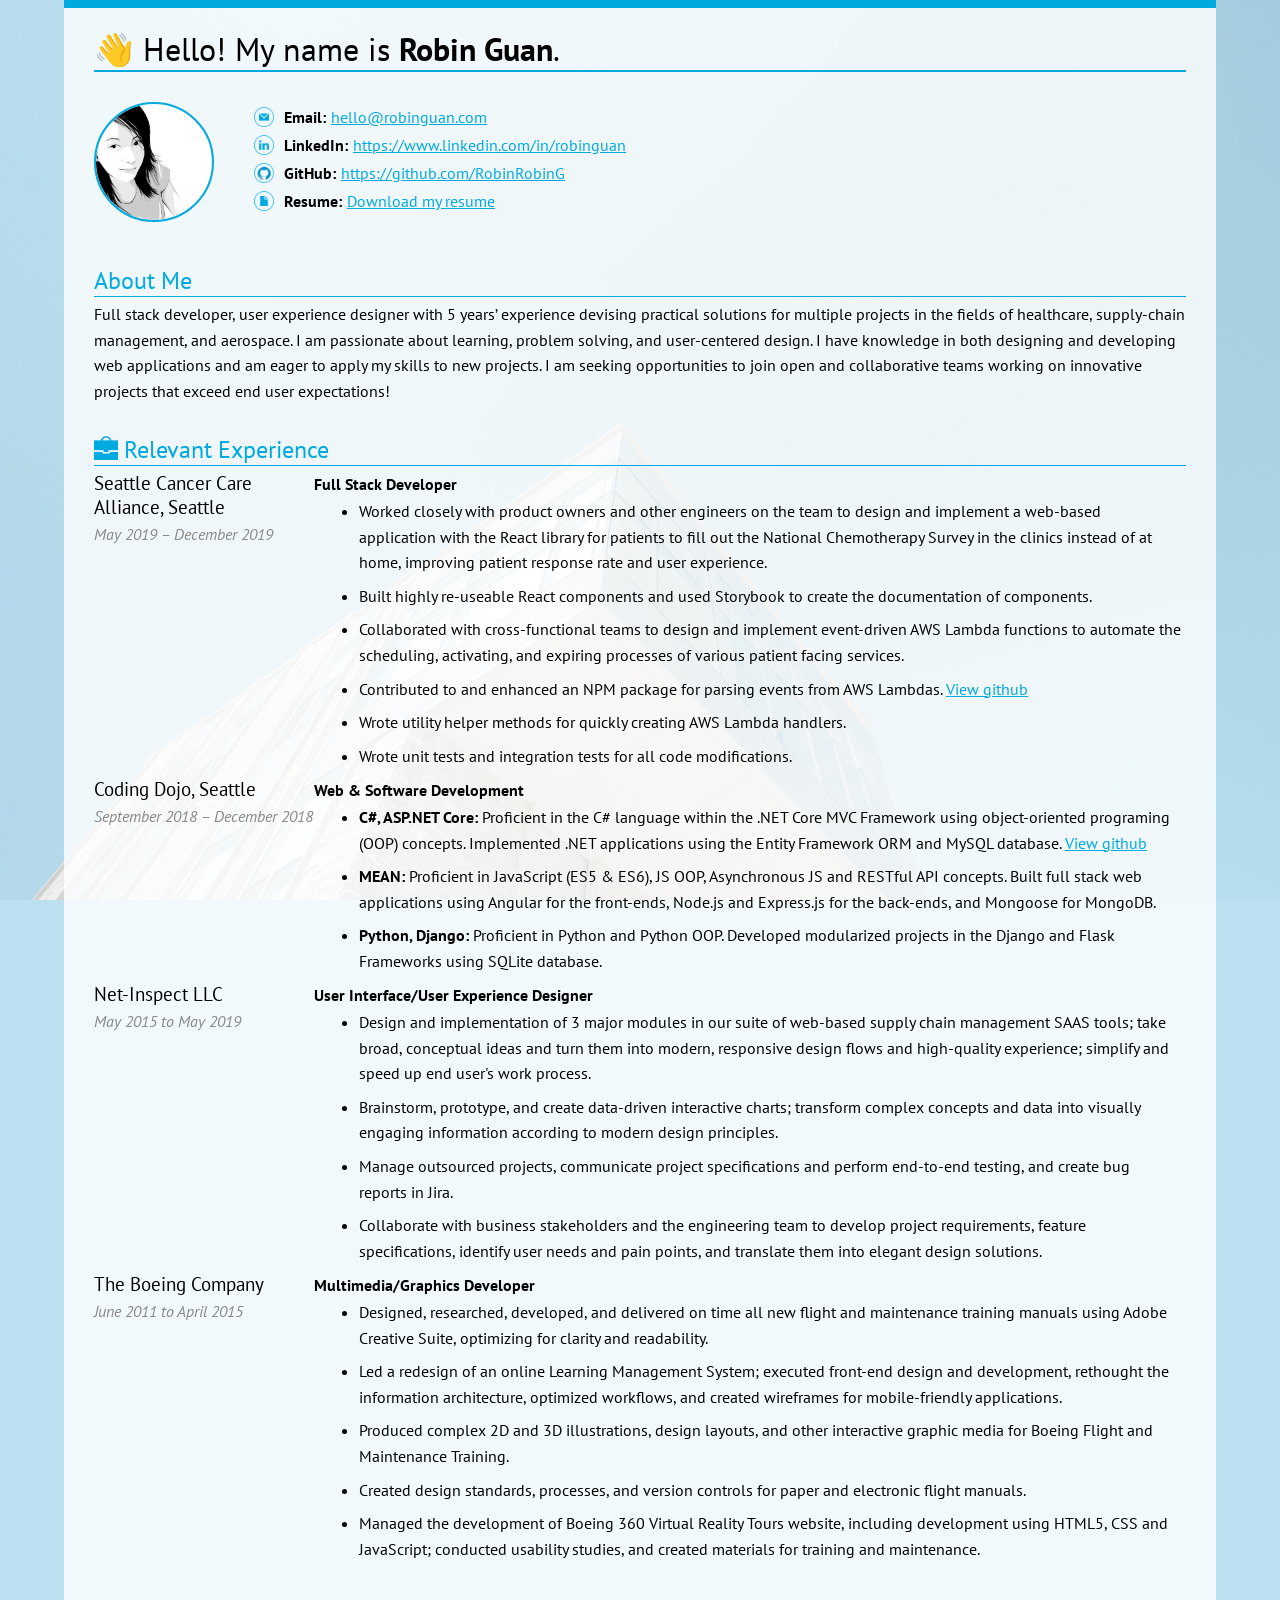
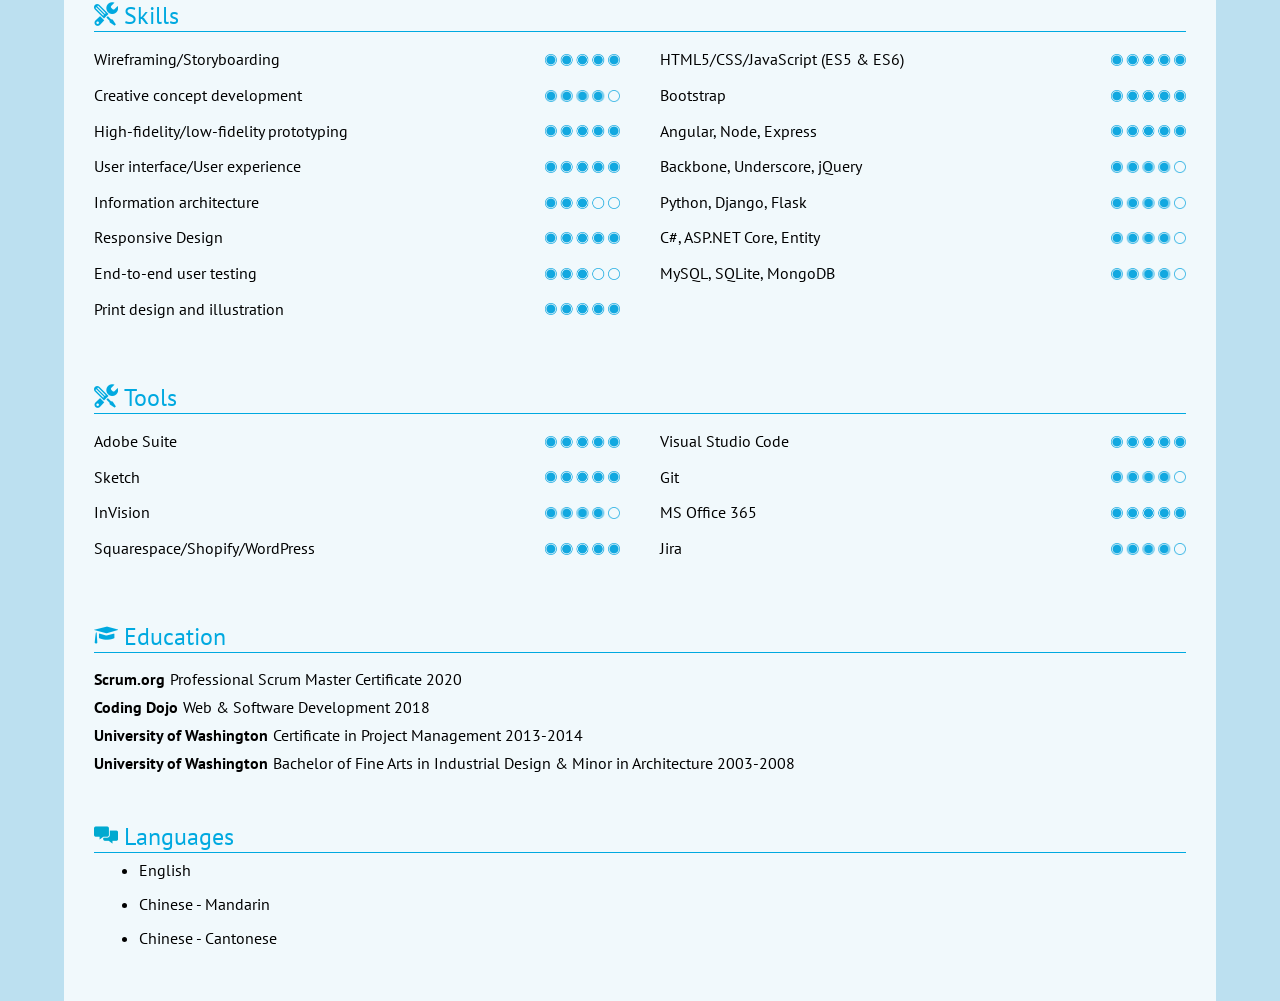
==== index.html @ 1ed227ed "updating resume" ====
<!DOCTYPE html>
<head>
	<title>Robin Guan's Resume</title>
	<link rel="stylesheet" href="style.css" type="text/css" >
	<link href='http://fonts.googleapis.com/css?family=PT+Sans:400,700,400italic' rel='stylesheet' type='text/css'>
	<script src="jquery-1.11.1.min.js"></script>

	<script>
		/*$(document).ready(function() {
			var pos = $('header').offset();

			$(window).scroll(function() {
			        if($(window).scrollTop() > (pos.top) - 25) {
			              $('header').css('position', 'fixed').addClass('header-fixed');
			        } else {
			            $('header').css('position','static');
			            $('header').removeClass('header-fixed');
			        }    
			});
		});*/
	</script>
</head>

<body>
	<header>
		<h1>👋 Hello! My name is <strong>Robin Guan</strong>.</h1>
	</header>

	<section class="clearfix">
		<div id="profile-circular"></div>
		<dl id="info">
			<dt id="email">Email:</dt><dd><a href="mailto:hello@robinguan.com">hello@robinguan.com</a></dd>
			<dt id="address">LinkedIn:</dt><dd><a href="https://www.linkedin.com/in/robinguan/">https://www.linkedin.com/in/robinguan</a></dd>
			<dt id="github">GitHub:</dt><dd><a href="https://github.com/RobinRobinG">https://github.com/RobinRobinG</a></dd>
			<dt id="resume">Resume:</dt><dd><a href="RobinGuanResume2020.pdf">Download my resume</a></dd>
		</dl>
	</section>

	<section id="aboutme">
		<h2>About Me</h2>
		<p>Full stack developer, user experience designer with 5 years’ experience devising practical solutions for multiple projects in the fields of healthcare, supply-chain management, and aerospace. I am passionate about learning, problem solving, and user-centered design. I have knowledge in both designing and developing web applications and am eager to apply my skills to new projects. I am seeking opportunities to join open and collaborative teams working on innovative projects that exceed end user expectations!</p>
	</section>
	

	<section id="workexperience">
		<h2>Relevant Experience</h2>
		<div class="clearfix">
			<div class="two-column-left">
				<h3>Seattle Cancer Care Alliance, Seattle</h3>
				<span>May 2019 – December 2019</span>
			</div>
			<div class="two-column-right">
				<h4>Full Stack Developer</h4>
				<ul>
					<li>Worked closely with product owners and other engineers on the team to design and implement a web-based application with the React library for patients to fill out the National Chemotherapy Survey in the clinics instead of at home, improving patient response rate and user experience.</li>
					<li>Built highly re-useable React components and used Storybook to create the documentation of components.</li>
					<li>Collaborated with cross-functional teams to design and implement event-driven AWS Lambda functions to automate the scheduling, activating, and expiring processes of various patient facing services.</li>
					<li>Contributed to and enhanced an NPM package for parsing events from AWS Lambdas. <a href="https://github.com/seattlecca/lambda-event-parser">View github</a></li>
					<li>Wrote utility helper methods for quickly creating AWS Lambda handlers.</li>
					<li>Wrote unit tests and integration tests for all code modifications.</li>
				</ul>
			</div>
		</div>
		<div class="clearfix">
			<div class="two-column-left">
				<h3>Coding Dojo, Seattle</h3>
				<span>September 2018 – December 2018</span>
			</div>
			<div class="two-column-right">
				<h4>Web & Software Development </h4>
				<ul>
					<li><strong>C#, ASP.NET Core:</strong> Proficient in the C# language within the .NET Core MVC Framework using object-oriented programing (OOP) concepts. Implemented .NET applications using the Entity Framework ORM and MySQL database. <a href="https://github.com/seattlecca/lambda-event-parser">View github</a></li>
					<li><strong>MEAN:</strong> Proficient in JavaScript (ES5 & ES6), JS OOP, Asynchronous JS and RESTful API concepts. Built full stack web applications using Angular for the front-ends, Node.js and Express.js for the back-ends, and Mongoose for MongoDB.</li>
					<li><strong>Python, Django:</strong> Proficient in Python and Python OOP. Developed modularized projects in the Django and Flask Frameworks using SQLite database.</li>
				</ul>
			</div>	
		</div>
		<div class="clearfix">
			<div class="two-column-left">
				<h3>Net-Inspect LLC</h3>
				<span>May 2015 to May 2019</span>
			</div>
			<div class="two-column-right">
				<h4>User Interface/User Experience Designer</h4>
				<ul>
					<li>Design and implementation of 3 major modules in our suite of web-based supply chain management SAAS tools; take broad, conceptual ideas and turn them into modern, responsive design flows and high-quality experience; simplify and speed up end user&apos;s work process.</li>
					<li>Brainstorm, prototype, and create data-driven interactive charts; transform complex concepts and data into visually engaging information according to modern design principles.</li>
					<li>Manage outsourced projects, communicate project specifications and perform end-to-end testing, and create bug reports in Jira.</li>
					<li>Collaborate with business stakeholders and the engineering team to develop project requirements, feature specifications, identify user needs and pain points, and translate them into elegant design solutions.</li>
				</ul>
			</div>	
		</div>
		<div class="clearfix">
			<div class="two-column-left">
				<h3>The Boeing Company</h3>
				<span>June 2011 to April 2015</span>
			</div>
			<div class="two-column-right">
				<h4>Multimedia/Graphics Developer</h4>
				<ul>
					<li>Designed, researched, developed, and delivered on time all new flight and maintenance training manuals using Adobe Creative Suite, optimizing for clarity and readability.</li>
					<li>Led a redesign of an online Learning Management System; executed front-end design and development, rethought the information architecture, optimized workflows, and created wireframes for mobile-friendly applications.</li>
					<li>Produced complex 2D and 3D illustrations, design layouts, and other interactive graphic media for Boeing Flight and Maintenance Training.</li>
					<li>Created design standards, processes, and version controls for paper and electronic flight manuals.</li>
					<li>Managed the development of Boeing 360 Virtual Reality Tours website, including development using HTML5, CSS and JavaScript; conducted usability studies, and created materials for training and maintenance.</li>
				</ul>
			</div>
		</div>
	</section>

	<section id="skills">
		<h2>Skills</h2>
		<div class="clearfix">		
			<div class="two-column-left">		
				<ul>
					<li>Wireframing/Storyboarding <span class="level5">Skill level: 5</span></li>
					<li>Creative concept development <span class="level4">Skill level: 4</span></li>
					<li>High-fidelity/low-fidelity prototyping <span class="level5">Skill level: 5</span></li>
					<li>User interface/User experience <span class="level5">Skill level: 5</span></li>
					<li>Information architecture <span class="level3">Skill level: 3</span></li>
					<li>Responsive Design <span class="level5">Skill level: 5</span></li>
					<li>End-to-end user testing <span class="level3">Skill level: 3</span></li>
					<li>Print design and illustration <span class="level5">Skill level: 5</span></li>
				</ul>
			</div>
			<div class="two-column-right">
				<ul>
					<li>HTML5/CSS/JavaScript (ES5 & ES6) <span class="level5">Skill level: 5</span></li>
					<li>Bootstrap  <span class="level5">Skill level: 5</span></li>
					<li>Angular, Node, Express<span class="level5">Skill level: 5</span></li>
					<li>Backbone, Underscore, jQuery<span class="level4">Skill level: 4</span></li>
					<li>Python, Django, Flask <span class="level4">Skill level: 5</span></li>
					<li>C#, ASP.NET Core, Entity <span class="level4">Skill level: 5</span></li>
					<li>MySQL, SQLite, MongoDB <span class="level4">Skill level: 5</span></li>
				</ul>
			</div>
		</div>
	</section>
	<section id="skills">
		<h2>Tools</h2>
		<div class="clearfix">		
			<div class="two-column-left">		
				<ul>
					<li>Adobe Suite <span class="level5">Skill level: 5</span></li>
					<li>Sketch <span class="level5">Skill level: 5</span></li>
					<li>InVision <span class="level4">Skill level: 4</span></li>
					<li>Squarespace/Shopify/WordPress <span class="level5">Skill level: 5</span></li>
				</ul>
			</div>
			<div class="two-column-right">
				<ul>
					<li>Visual Studio Code <span class="level5">Skill level: 5</span></li>
					<li>Git <span class="level4">Skill level: 4</span></li>
					<li>MS Office 365 <span class="level5">Skill level: 5</span></li>
					<li>Jira <span class="level4">Skill level: 4</span></li>
				</ul>
			</div>
		</div>
	</section>

	<section id="education">
		<h2>Education</h2>
		<div>
			<dl>
				<dt>Scrum.org</dt><dd>Professional Scrum Master Certificate <span>2020</span></dd>
				<dt>Coding Dojo</dt><dd>Web & Software Development <span>2018</span></dd>
				<dt>University of Washington</dt><dd>Certificate in Project Management <span>2013-2014</span></dd>
				<dt>University of Washington</dt><dd>Bachelor of Fine Arts in Industrial Design &amp; Minor in Architecture <span>2003-2008</span></dd>
			</dl>
		</div>
	</section>

	<section id="languages">
		<h2>Languages</h2>
		<ul>
			<li>English</li>
			<li>Chinese - Mandarin</li>
			<li>Chinese - Cantonese</li>
		</ul>
	</section>

	</body>
</html>
---- style.css ----
html {
	font-family: 'PT Sans', sans-serif;
	box-sizing: border-box;
	margin: 0;
	padding: 0;
	background: url('/images/resume-bg.jpg');
	background-size: cover;
	background-color: #BCE0F0;
	background-attachment: fixed;
}
*, *:before, *:after {
	box-sizing: inherit;
}
body {
	min-width: 300px;
	background: rgba(255,255,255,0.8);
	margin: 0 auto 0 auto;
	width: 80%;
	padding: 20px 30px 20px 30px;
	border-top: 8px solid #00A9E0;
}
a {
	color: #00A9E0;
}
a:hover {
	text-decoration: none;
}
h1, h2, h3, h4 {
	margin: 0;
	font-weight: normal;
}
h1 {
	border-bottom: 2px solid #00A9E0;
	margin-bottom: 20px;
	font-weight: normal;
}
h2 {
	color: #00A9E0;
	margin-bottom: 5px;
	border-bottom: 1px solid #00A9E0;
}
h4 {
	line-height: 1.1em;
	font-weight: bold;
}
p {
	line-height: 1.6em;
	margin: 0;
}
ul {
	margin: 5px;
}
li {
	line-height: 1.6em;
	margin-bottom: .5em;
}
.clearfix:before, .clearfix:after {
	content: " ";
	display: table;
}
.clearfix:after {
	clear: both;
}
.clearfix {
	*zoom: 1;
}
#workexperience .two-column-left {
	min-width: 220px;
	max-width: 220px;
	margin: 0;
	padding: 0;
}
#workexperience .two-column-right {
	margin: 0;
	padding: 5px 0 0 0;
}
.header-fixed {
	min-width: 300px;
	background-color: #f5f5f5;
	margin: 0 auto 0 auto;
	padding: 20px 30px 0 30px;
	left: 0;
	right: 0;
	top: 0;
	width: 80%;
	border-top: 10px solid #00A9E0;
}
#info {
	margin-top: 15px;
}
dt {
	margin: 0 5px 8px 0;
	float: left;
	font-weight: bold;
}
dd {
	margin: 0 0 8px 0;
}
dl {
	padding-bottom: 10px;
}
dt#address {
	background: url('images/linkedin.png') no-repeat left top;
	background-size: 20px 20px;
	padding-left: 30px;
}
dt#email {
	background: url('images/email.png') no-repeat left top;
	background-size: 20px 20px;
	padding-left: 30px;
}
dt#github {
	background: url('images/github.png') no-repeat left top;
	background-size: 20px 20px;
	padding-left: 30px;
}
dt#resume {
	background: url('images/resume.png') no-repeat left top;
	background-size: 20px 20px;
	padding-left: 30px;
}
#profile-circular {
	float: left;
	margin: 10px 40px 0 0;
	width: 120px;
	height: 120px;
	background-image: url('images/me-circle.png');
	background-size: cover;
	display: block;
	border: 2px solid #00A9E0;
	border-radius: 60px;
	-webkit-border-radius: 60px;
	-moz-border-radius: 60px;
}
#aboutme, #workexperience, #skills, #education, #languages {
	margin: 20px 0 30px 0;
	padding-left: 0 0 0 0;
}
#workexperience div.clearfix {
	display: flex;
}
#workexperience span {
	display: block;
	padding-top: 5px;
	color: #888888;
	font-style: italic;
}
#workexperience h2 {
	background: url('images/experience.png') no-repeat 0px 2px;
	background-size: 24px 24px;
	padding-left: 30px;
}
#skills h2 {
	background: url('images/skills.png') no-repeat 0px 2px;
	background-size: 24px 24px;
	padding-left: 30px;
}
#education h2 {
	background: url('images/education.png') no-repeat 0px 2px;
	background-size: 24px 24px;
	padding-left: 30px;
}
#languages h2 {
	background: url('images/languages.png') no-repeat 0px 2px;
	background-size: 24px 24px;
	padding-left: 30px;
}
#contactme h2 {
	background: url('images/smile.png') no-repeat 0px 2px;
	background-size: 24px 24px;
	padding-left: 30px;
}
#portfolio {
	border-top: 1px solid #00A9E0;
	margin-top: 20px;
}
#portfolio a {
	display: block;
	margin: 30px auto 50px auto;
	border-radius: 50px;
	overflow:hidden;
	background: #00A9E0;
	color: #ffffff;
	width: 80%;
	min-width: 240px;
	font-size: 1em;
	height: 50px;
	text-align: center;
	line-height: 50px;
	text-decoration: none;
}
#portfolio a:hover {
	text-decoration: none;
	background-color: #fff;
	border: 2px solid #00A9E0;
	color: #00A9E0;
}
#skills ul {
	list-style-type: none;
	margin: 10px 0 20px 0;
	padding: 0;
	width: 100%;
}
#skills ul li {
	display: block;
	margin: 0 0 10px 0;
	padding: 0;
}
#skills div {
	display: flex;
	justify-content: space-between;
}
#skills .two-column-left {
	width:50%;
	margin: 0 40px 0 0;
	padding: 0;
}
#skills .two-column-right {
	width:50%;
	margin: 0;
	padding: 0;
}
.level3 {
	text-indent: -9999px;
	display: block;
	margin: 0;
	width: 100px;
	float: right;
	background: url(images/level3.png) no-repeat right;
	background-size: 75px 12px;
	image-rendering:optimizeQuality;
}
.level4 {
	text-indent: -9999px;
	display: block;
	margin: 0;
	width: 100px;
	float: right;
	background: url(images/level4.png) no-repeat right;
	background-size: 75px 12px;
	image-rendering:optimizeQuality;
}
.level5 {
	text-indent: -9999px;
	display: block;
	margin: 0;
	width: 100px;
	float: right;
	background: url(images/level5.png) no-repeat right;
	background-size: 75px 12px;
	image-rendering:optimizeQuality;
}
.formfield {
	margin: 0;
	padding-bottom: 10px;
}
@media all and (max-width: 1440px) {
	body {
			width: 90%;
 }
	.header-fixed {
			width: 80%;
 }
}
@media all and (min-width: 550px) and (max-width: 920px) {
	#skills div {
			display: block;
 }
	#skills ul {
			margin-bottom: 0;
			padding-bottom: 0;
 }
	.three-column-left, .three-column-right {
			display: block;
			width: 100%;
			margin: 0;
			padding: 0;
 }
	.two-column-left {
			min-width: none;
			max-width: none;
			margin: 10px 0 0 0;
			border-bottom: 1px solid #cccccc;
 }
	.two-column-right {
			min-width: none;
			max-width: none;
 }
	.header-fixed {
			position: static !important;
			width: 100% !important;
			border: none !important;
			padding: 0 !important;
 }
	#workexperience div.clearfix {
			flex-direction: column;
 }
	#workexperience div.clearfix div h3 {
			display: inline;
 }
	#workexperience div.clearfix div span {
			display: inline;
 }
}
@media all and (max-width: 550px) {
	#profile-circular {
			width: 240px;
			height: 240px;
			border-radius: 120px;
			margin: 0 auto 20px auto;
			float: none;
 }
	.header-fixed {
			position: static !important;
			width: 100% !important;
			border: none !important;
			padding: 0 !important;
 }
	#info dt {
			text-indent: -9999px;
			padding-left: 20px;
 }
	#aboutme {
			margin-top: 0;
 }
	#skills div {
			display: block;
 }
	#skills ul {
			margin-bottom: 0;
			padding-bottom: 0;
 }
	.two-column-left {
			min-width: none;
			max-width: none;
			padding: 0 0 10px 0;
			margin: 10px 0 0 0;
			border-bottom: 1px solid #cccccc;
 }
	.two-column-right {
			min-width: none;
			max-width: none;
 }
	#workexperience ul {
			padding: 0 0 0 20px;
			margin: 5px 0 0 0;
 }
	#workexperience div.clearfix {
			flex-direction: column;
 }
	#workexperience div.clearfix div h3 {
			display: block;
 }
	#workexperience div.clearfix div span {
			display: block;
 }
	#education dt {
			float: none;
			margin-bottom: 0;
 }
	#education dd span {
			font-style: italic;
 }
}
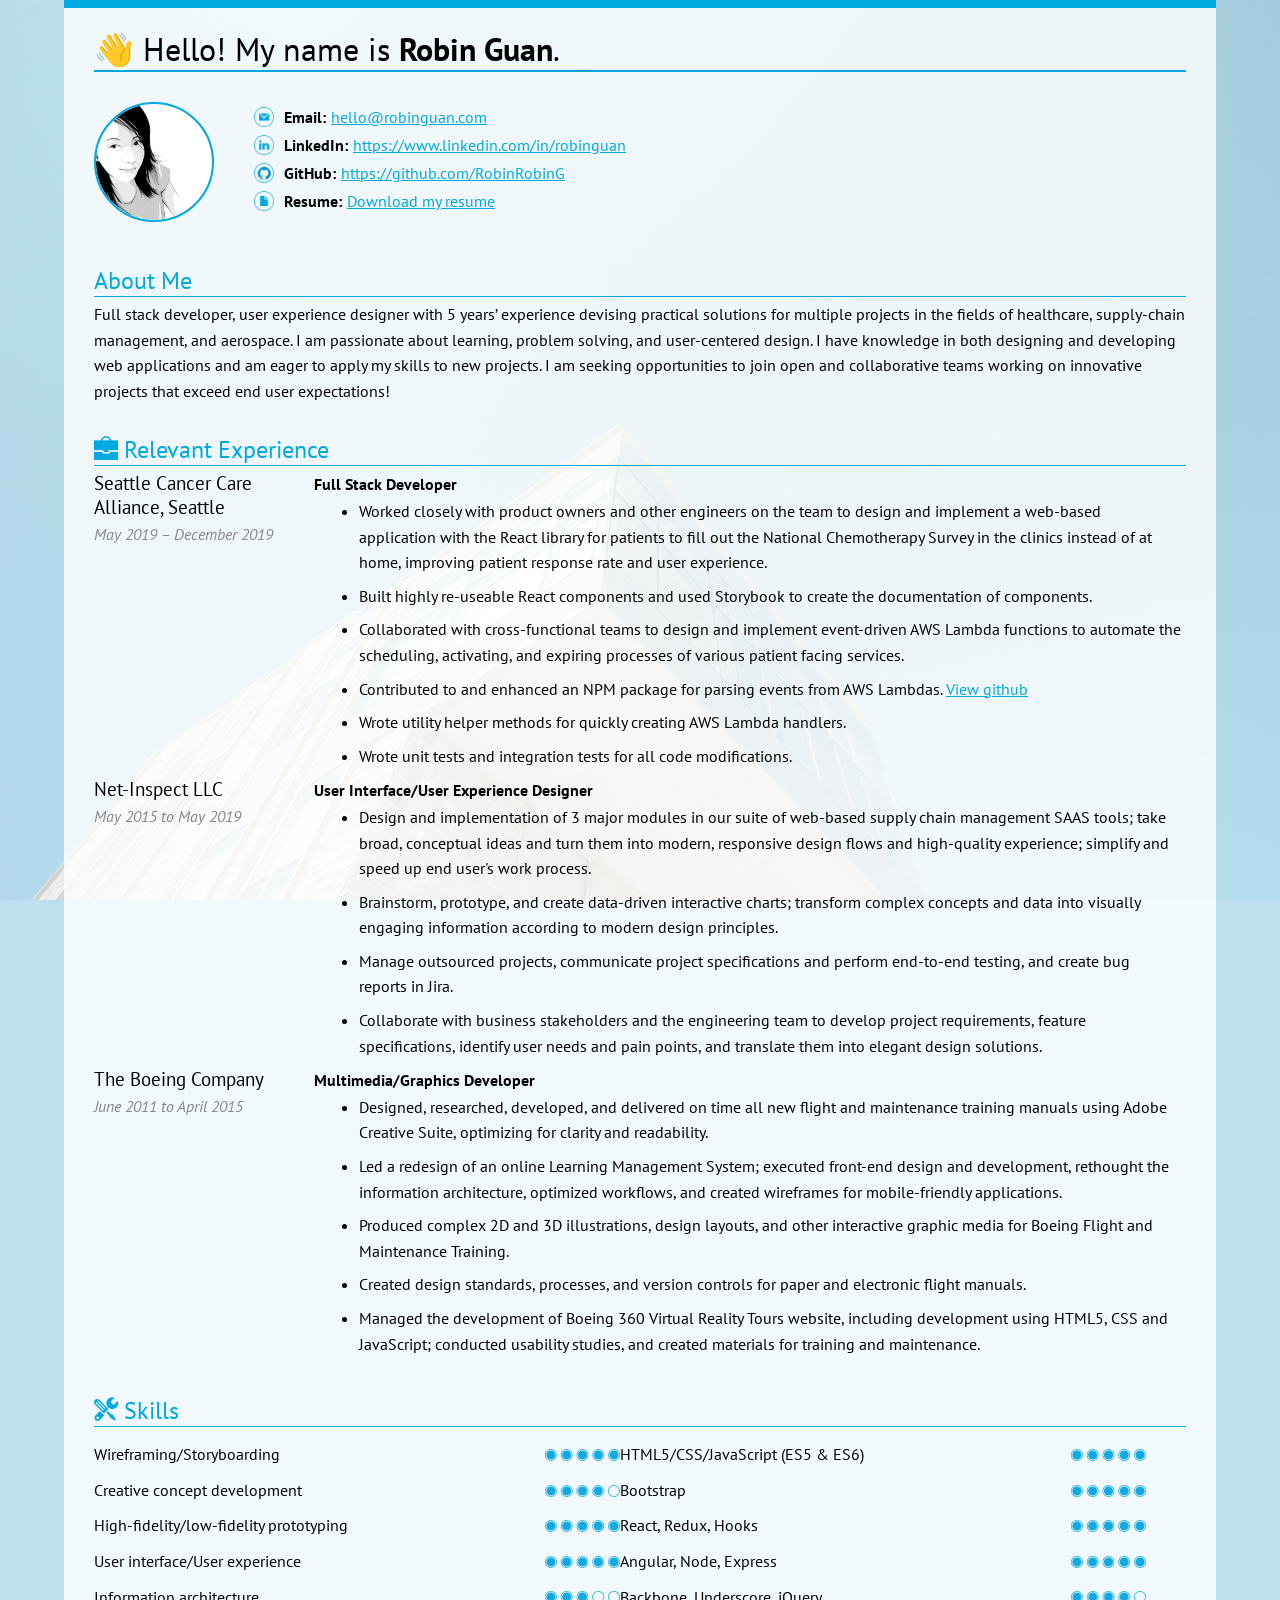
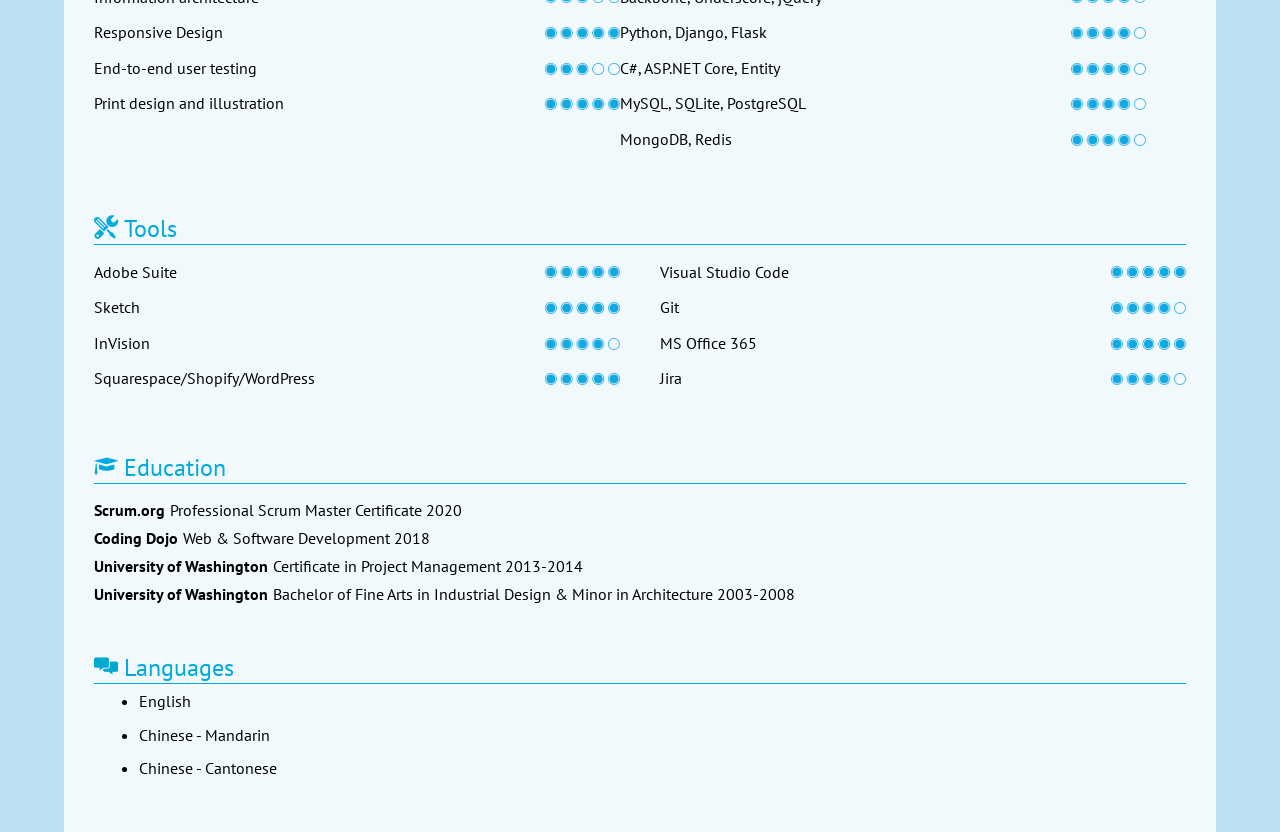
==== commit 78122ed6: "updating resume" ====
--- a/index.html
+++ b/index.html
@@ -63,20 +63,6 @@
 		</div>
 		<div class="clearfix">
 			<div class="two-column-left">
-				<h3>Coding Dojo, Seattle</h3>
-				<span>September 2018 – December 2018</span>
-			</div>
-			<div class="two-column-right">
-				<h4>Web & Software Development </h4>
-				<ul>
-					<li><strong>C#, ASP.NET Core:</strong> Proficient in the C# language within the .NET Core MVC Framework using object-oriented programing (OOP) concepts. Implemented .NET applications using the Entity Framework ORM and MySQL database. <a href="https://github.com/seattlecca/lambda-event-parser">View github</a></li>
-					<li><strong>MEAN:</strong> Proficient in JavaScript (ES5 & ES6), JS OOP, Asynchronous JS and RESTful API concepts. Built full stack web applications using Angular for the front-ends, Node.js and Express.js for the back-ends, and Mongoose for MongoDB.</li>
-					<li><strong>Python, Django:</strong> Proficient in Python and Python OOP. Developed modularized projects in the Django and Flask Frameworks using SQLite database.</li>
-				</ul>
-			</div>	
-		</div>
-		<div class="clearfix">
-			<div class="two-column-left">
 				<h3>Net-Inspect LLC</h3>
 				<span>May 2015 to May 2019</span>
 			</div>
@@ -111,7 +97,7 @@
 	<section id="skills">
 		<h2>Skills</h2>
 		<div class="clearfix">		
-			<div class="two-column-left">		
+			<div class="two-column-right">		
 				<ul>
 					<li>Wireframing/Storyboarding <span class="level5">Skill level: 5</span></li>
 					<li>Creative concept development <span class="level4">Skill level: 4</span></li>
@@ -123,15 +109,17 @@
 					<li>Print design and illustration <span class="level5">Skill level: 5</span></li>
 				</ul>
 			</div>
-			<div class="two-column-right">
+			<div class="two-column-left">
 				<ul>
 					<li>HTML5/CSS/JavaScript (ES5 & ES6) <span class="level5">Skill level: 5</span></li>
 					<li>Bootstrap  <span class="level5">Skill level: 5</span></li>
-					<li>Angular, Node, Express<span class="level5">Skill level: 5</span></li>
-					<li>Backbone, Underscore, jQuery<span class="level4">Skill level: 4</span></li>
-					<li>Python, Django, Flask <span class="level4">Skill level: 5</span></li>
-					<li>C#, ASP.NET Core, Entity <span class="level4">Skill level: 5</span></li>
-					<li>MySQL, SQLite, MongoDB <span class="level4">Skill level: 5</span></li>
+					<li>React, Redux, Hooks <span class="level5">Skill level: 4</span></li>
+					<li>Angular, Node, Express<span class="level5">Skill level: 3</span></li>
+					<li>Backbone, Underscore, jQuery <span class="level4">Skill level: 3</span></li>
+					<li>Python, Django, Flask <span class="level4">Skill level: 4</span></li>
+					<li>C#, ASP.NET Core, Entity <span class="level4">Skill level: 4</span></li>
+					<li>MySQL, SQLite, PostgreSQL <span class="level4">Skill level: 4</span></li>
+					<li>MongoDB, Redis <span class="level4">Skill level: 4</span></li>
 				</ul>
 			</div>
 		</div>
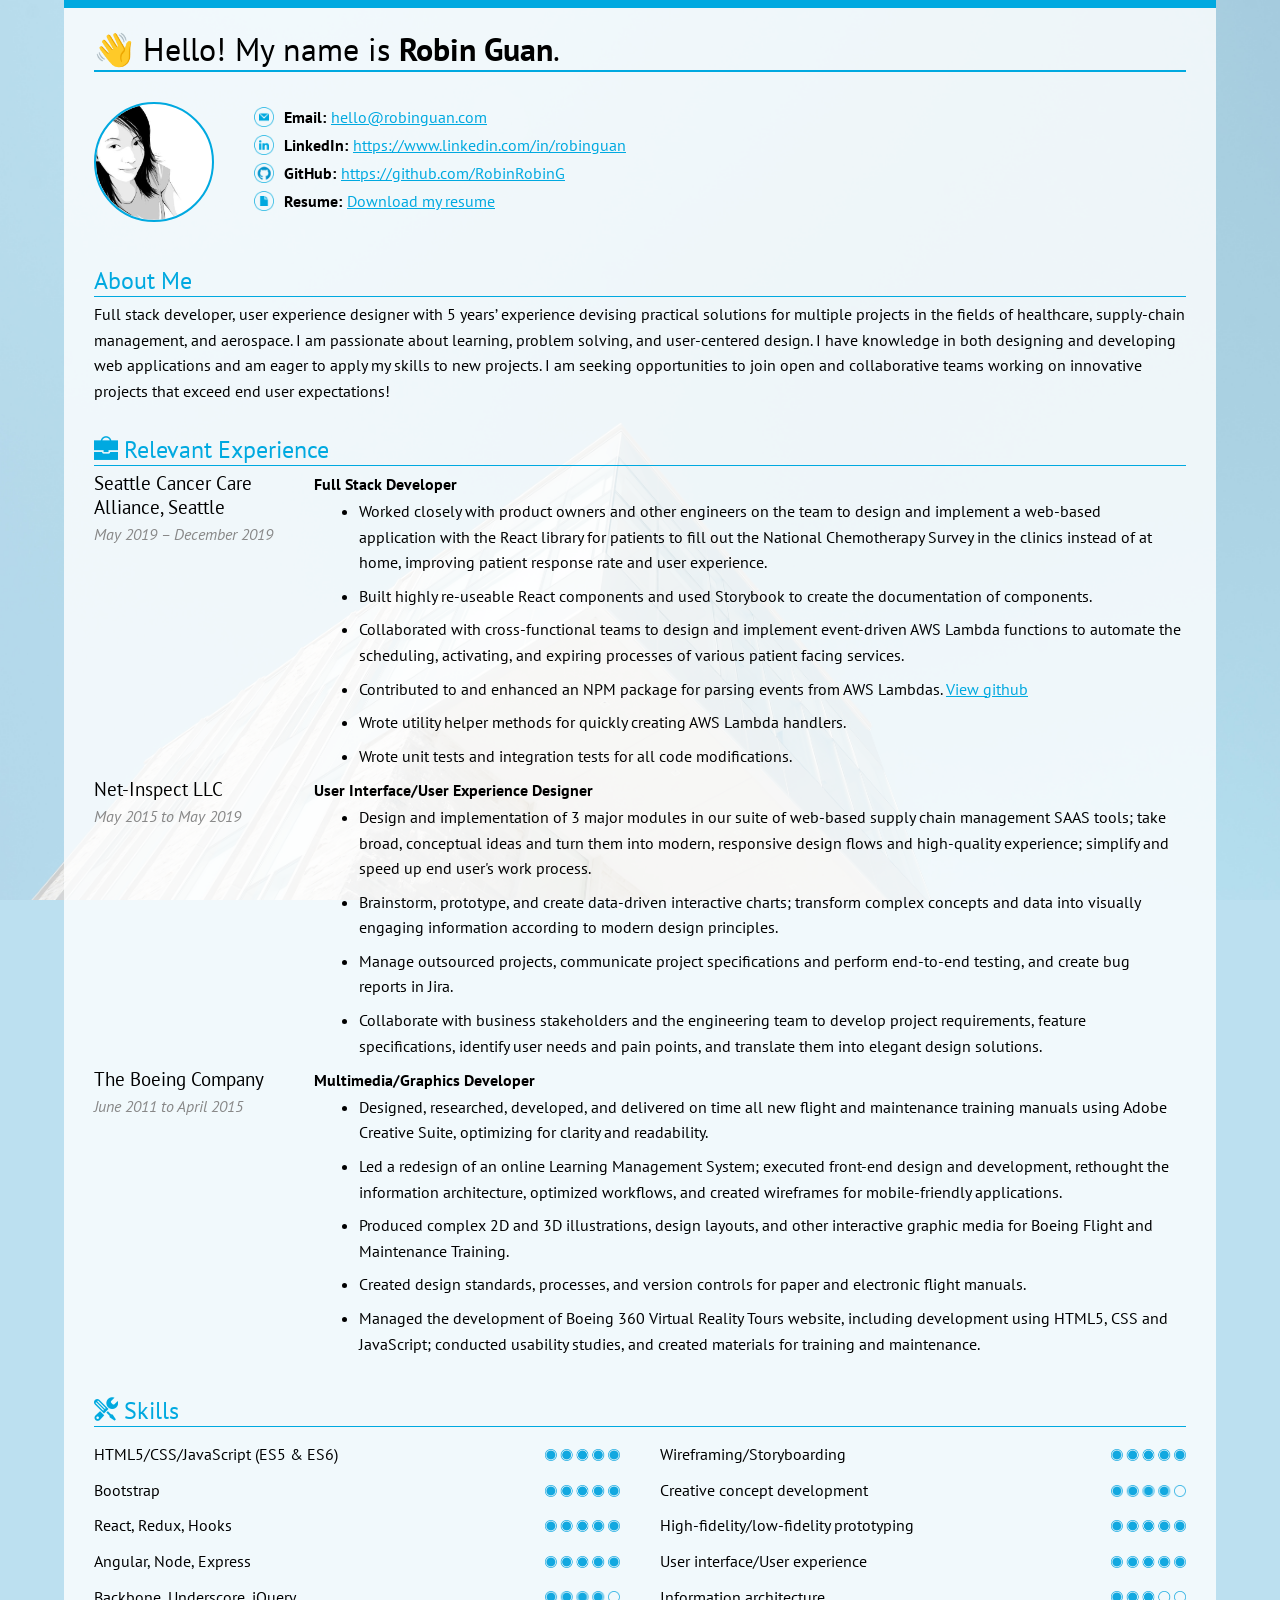
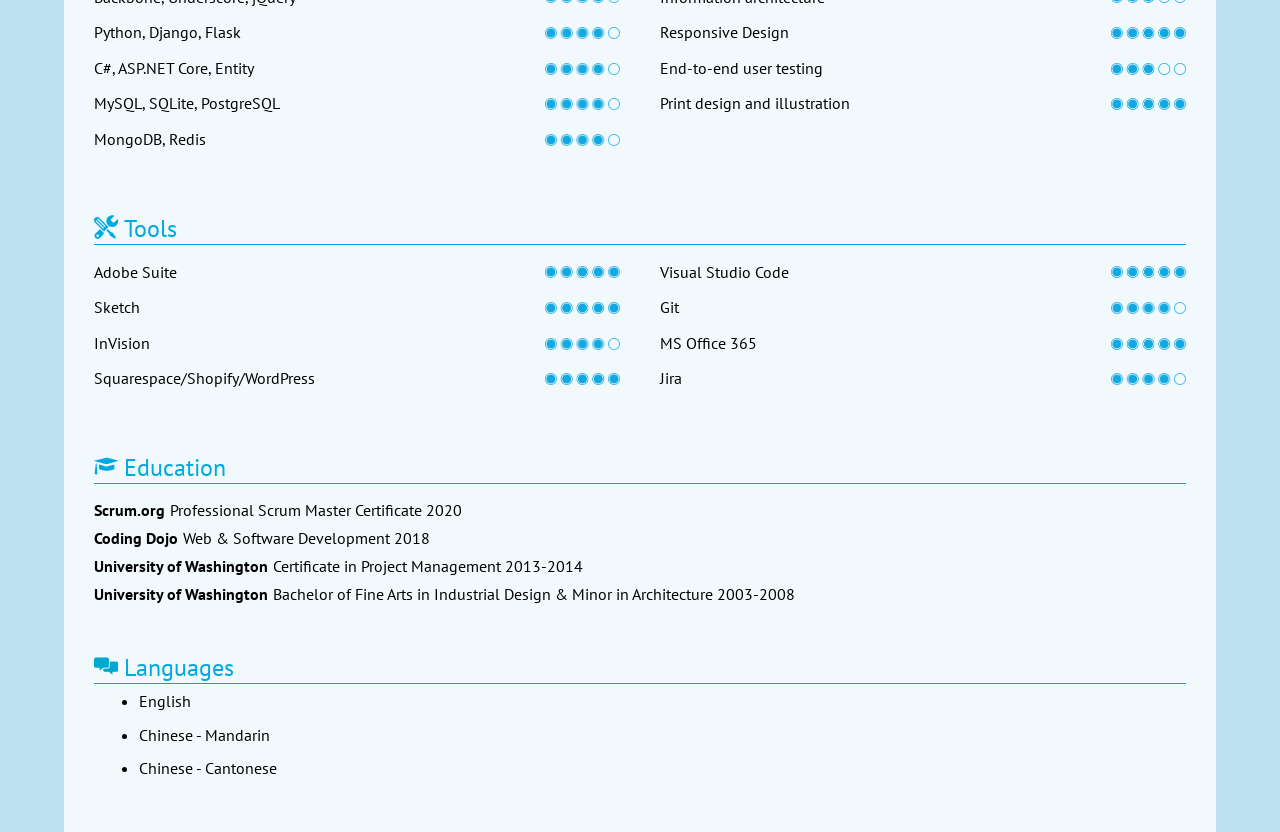
==== commit 8396bcf8: "updated skills section" ====
--- a/index.html
+++ b/index.html
@@ -96,7 +96,23 @@
 
 	<section id="skills">
 		<h2>Skills</h2>
-		<div class="clearfix">		
+		<div class="clearfix">
+			<div class="two-column-left">
+				<ul>
+					<li>HTML5/CSS/JavaScript (ES5 & ES6) <span class="level5">Skill level:
+							5</span></li>
+					<li>Bootstrap <span class="level5">Skill level: 5</span></li>
+					<li>React, Redux, Hooks <span class="level5">Skill level: 4</span></li>
+					<li>Angular, Node, Express<span class="level5">Skill level: 3</span></li>
+					<li>Backbone, Underscore, jQuery <span class="level4">Skill level: 3</span>
+					</li>
+					<li>Python, Django, Flask <span class="level4">Skill level: 4</span></li>
+					<li>C#, ASP.NET Core, Entity <span class="level4">Skill level: 4</span></li>
+					<li>MySQL, SQLite, PostgreSQL <span class="level4">Skill level: 4</span>
+					</li>
+					<li>MongoDB, Redis <span class="level4">Skill level: 4</span></li>
+				</ul>
+			</div>
 			<div class="two-column-right">		
 				<ul>
 					<li>Wireframing/Storyboarding <span class="level5">Skill level: 5</span></li>
@@ -107,19 +123,6 @@
 					<li>Responsive Design <span class="level5">Skill level: 5</span></li>
 					<li>End-to-end user testing <span class="level3">Skill level: 3</span></li>
 					<li>Print design and illustration <span class="level5">Skill level: 5</span></li>
-				</ul>
-			</div>
-			<div class="two-column-left">
-				<ul>
-					<li>HTML5/CSS/JavaScript (ES5 & ES6) <span class="level5">Skill level: 5</span></li>
-					<li>Bootstrap  <span class="level5">Skill level: 5</span></li>
-					<li>React, Redux, Hooks <span class="level5">Skill level: 4</span></li>
-					<li>Angular, Node, Express<span class="level5">Skill level: 3</span></li>
-					<li>Backbone, Underscore, jQuery <span class="level4">Skill level: 3</span></li>
-					<li>Python, Django, Flask <span class="level4">Skill level: 4</span></li>
-					<li>C#, ASP.NET Core, Entity <span class="level4">Skill level: 4</span></li>
-					<li>MySQL, SQLite, PostgreSQL <span class="level4">Skill level: 4</span></li>
-					<li>MongoDB, Redis <span class="level4">Skill level: 4</span></li>
 				</ul>
 			</div>
 		</div>
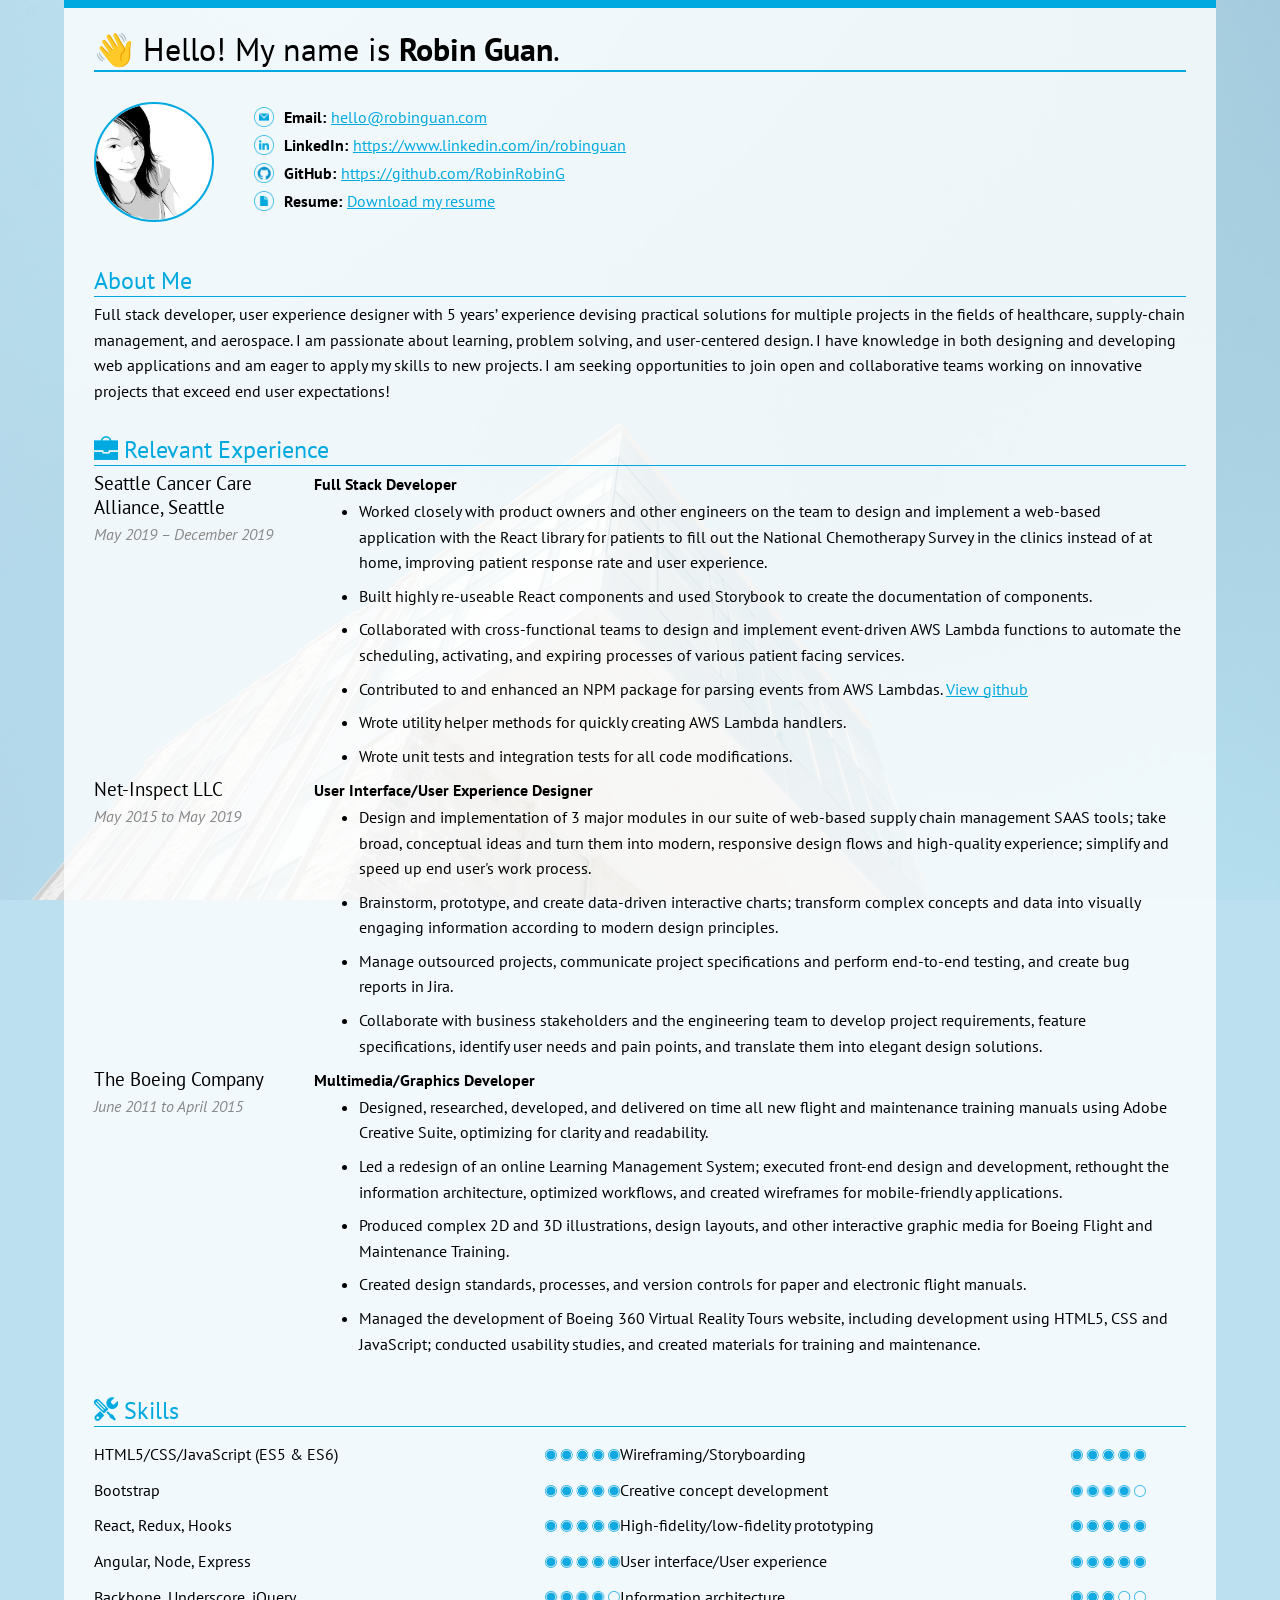
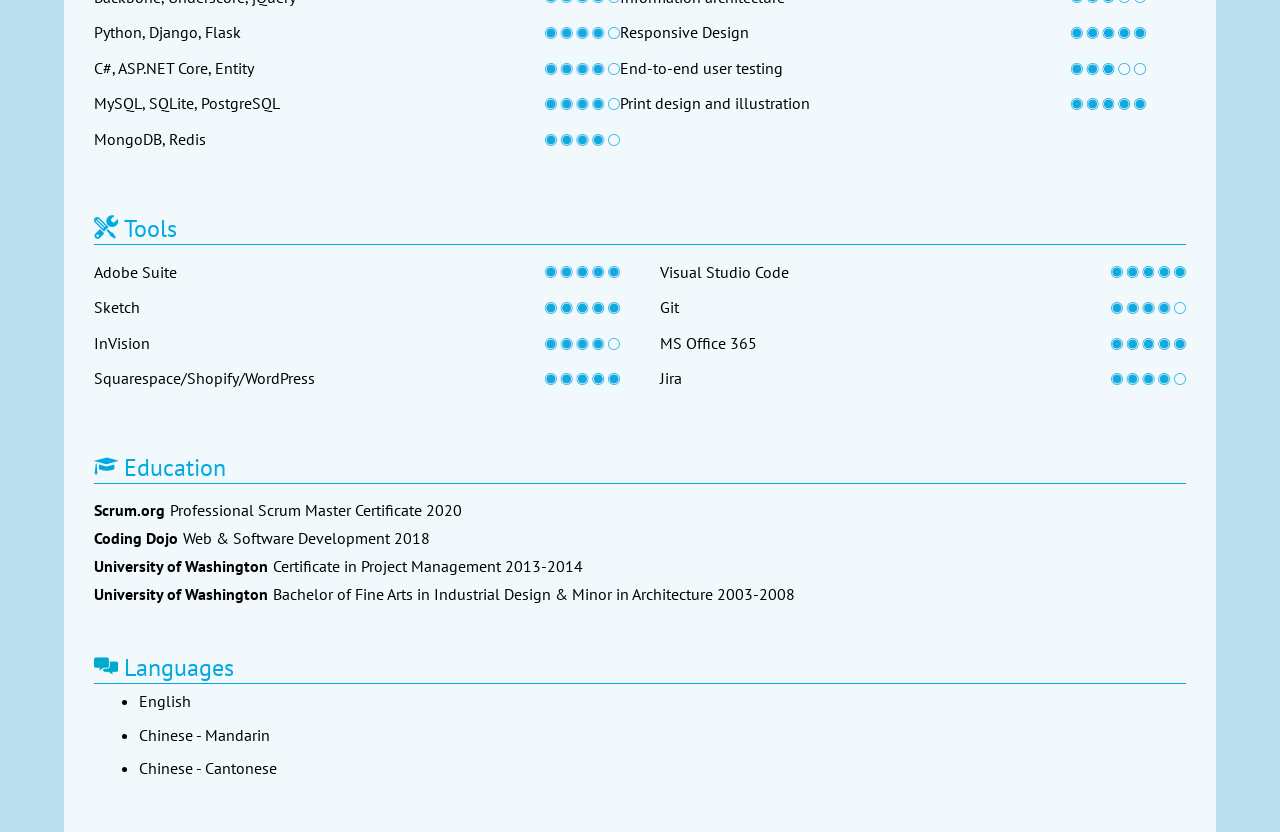
==== commit 9c9802ac: "moved skills section" ====
--- a/index.html
+++ b/index.html
@@ -97,7 +97,7 @@
 	<section id="skills">
 		<h2>Skills</h2>
 		<div class="clearfix">
-			<div class="two-column-left">
+			<div class="two-column-right">
 				<ul>
 					<li>HTML5/CSS/JavaScript (ES5 & ES6) <span class="level5">Skill level:
 							5</span></li>
@@ -113,7 +113,7 @@
 					<li>MongoDB, Redis <span class="level4">Skill level: 4</span></li>
 				</ul>
 			</div>
-			<div class="two-column-right">		
+			<div class="two-column-left">		
 				<ul>
 					<li>Wireframing/Storyboarding <span class="level5">Skill level: 5</span></li>
 					<li>Creative concept development <span class="level4">Skill level: 4</span></li>
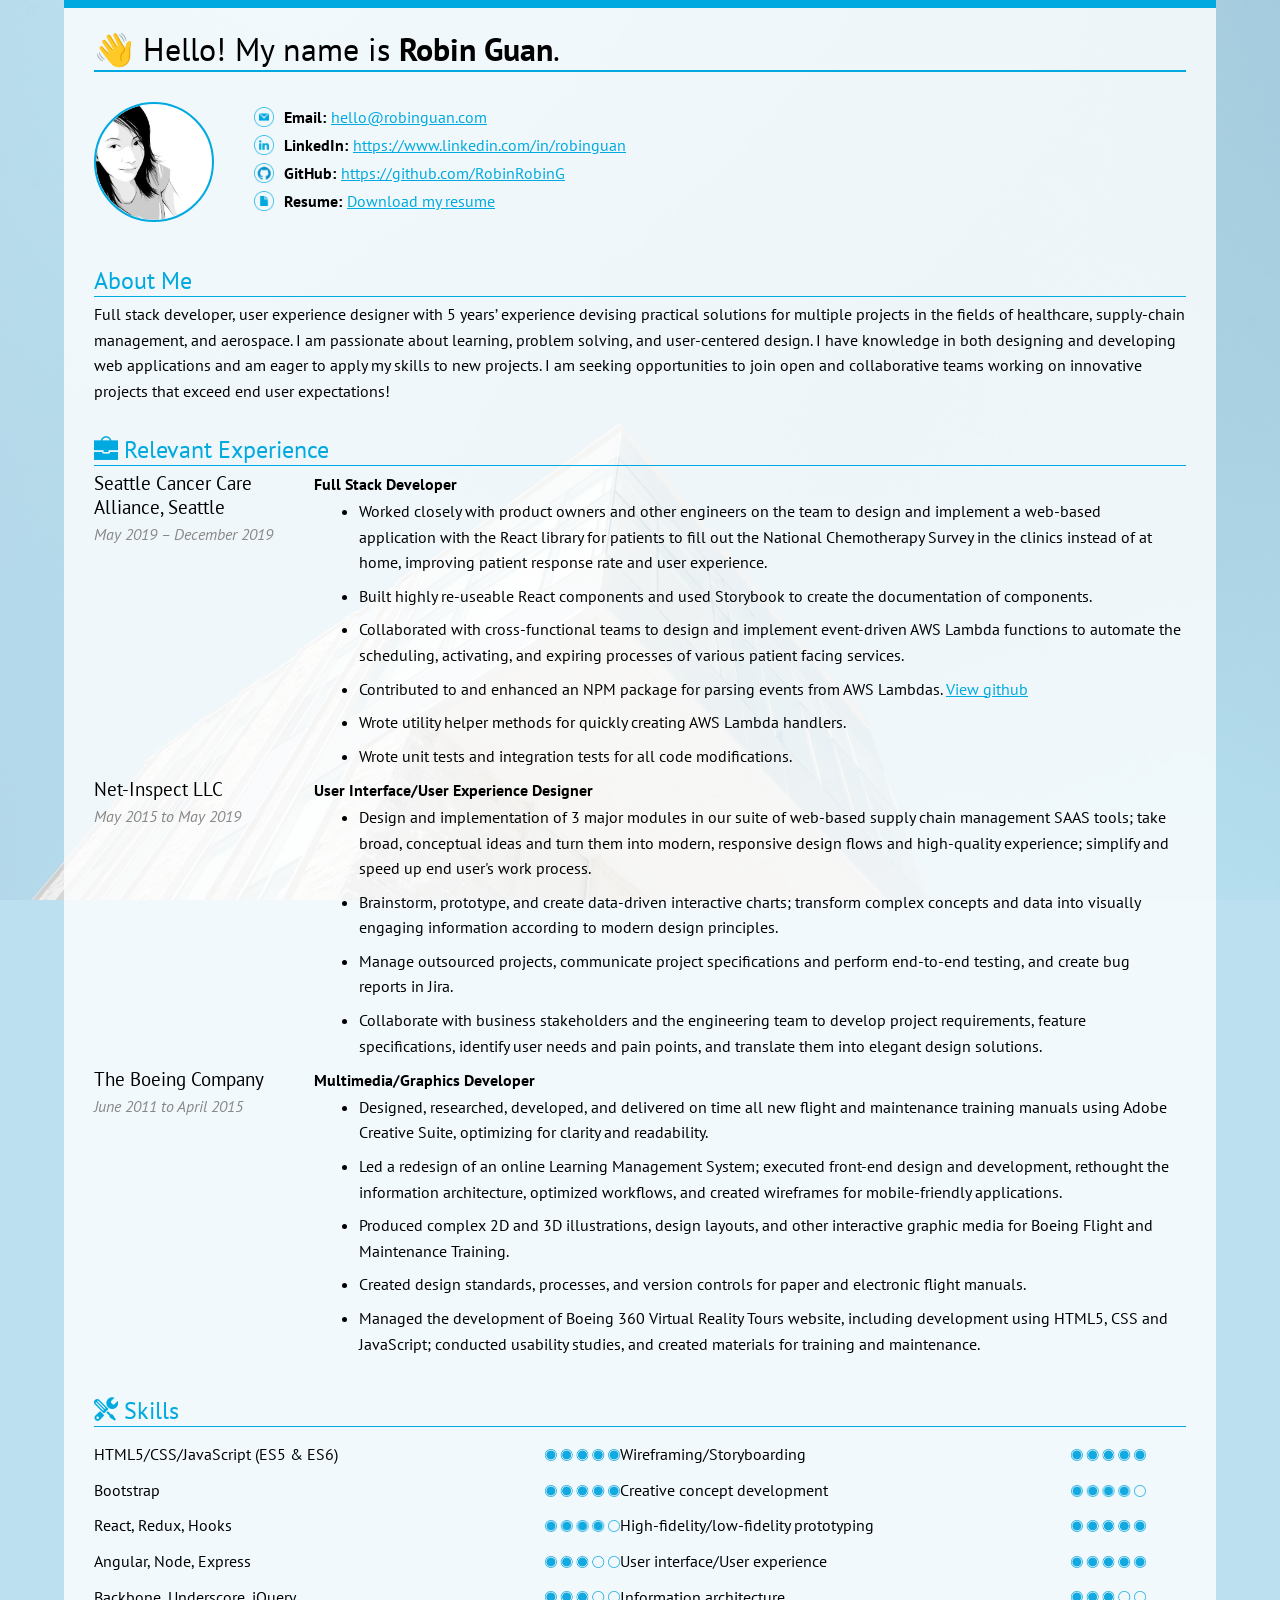
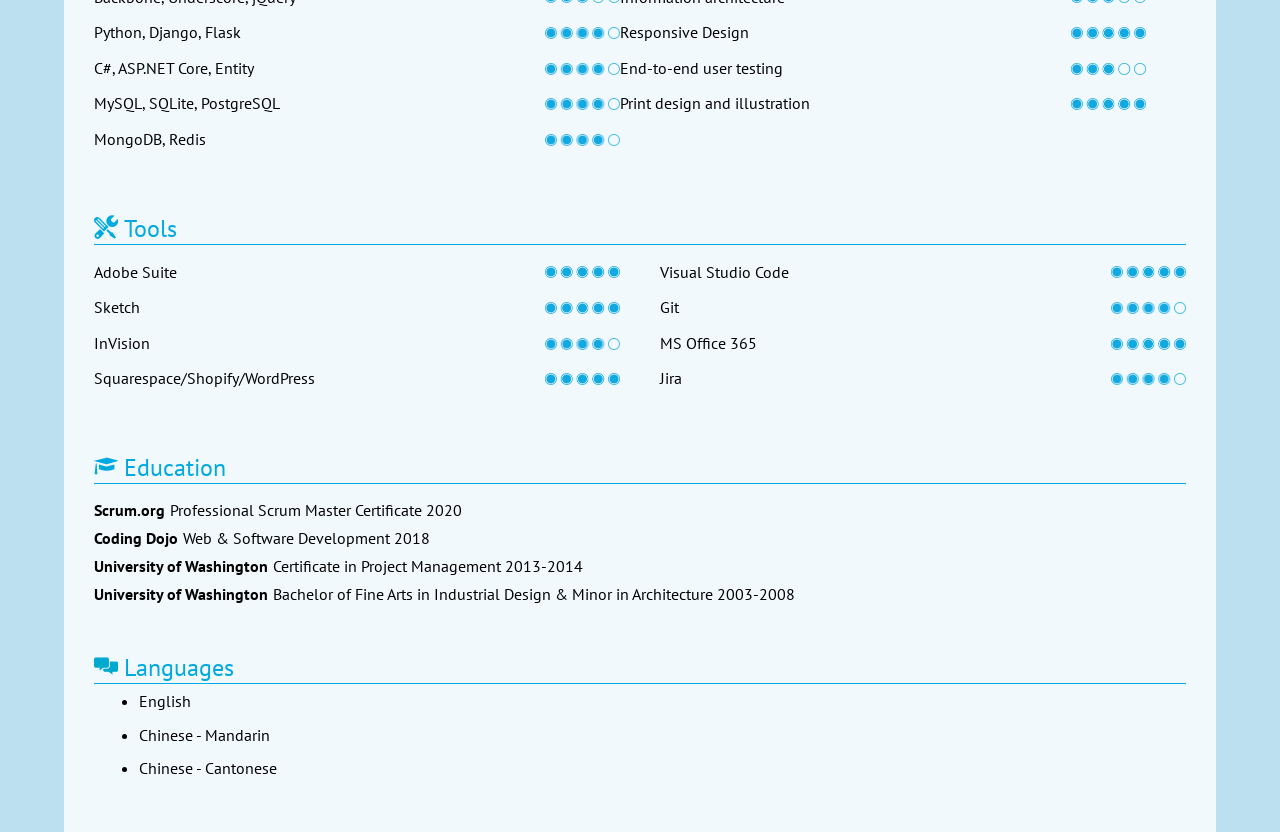
==== commit d95b36f4: "small updates" ====
--- a/index.html
+++ b/index.html
@@ -102,9 +102,9 @@
 					<li>HTML5/CSS/JavaScript (ES5 & ES6) <span class="level5">Skill level:
 							5</span></li>
 					<li>Bootstrap <span class="level5">Skill level: 5</span></li>
-					<li>React, Redux, Hooks <span class="level5">Skill level: 4</span></li>
-					<li>Angular, Node, Express<span class="level5">Skill level: 3</span></li>
-					<li>Backbone, Underscore, jQuery <span class="level4">Skill level: 3</span>
+					<li>React, Redux, Hooks <span class="level4">Skill level: 4</span></li>
+					<li>Angular, Node, Express<span class="level3">Skill level: 3</span></li>
+					<li>Backbone, Underscore, jQuery <span class="level3">Skill level: 3</span>
 					</li>
 					<li>Python, Django, Flask <span class="level4">Skill level: 4</span></li>
 					<li>C#, ASP.NET Core, Entity <span class="level4">Skill level: 4</span></li>
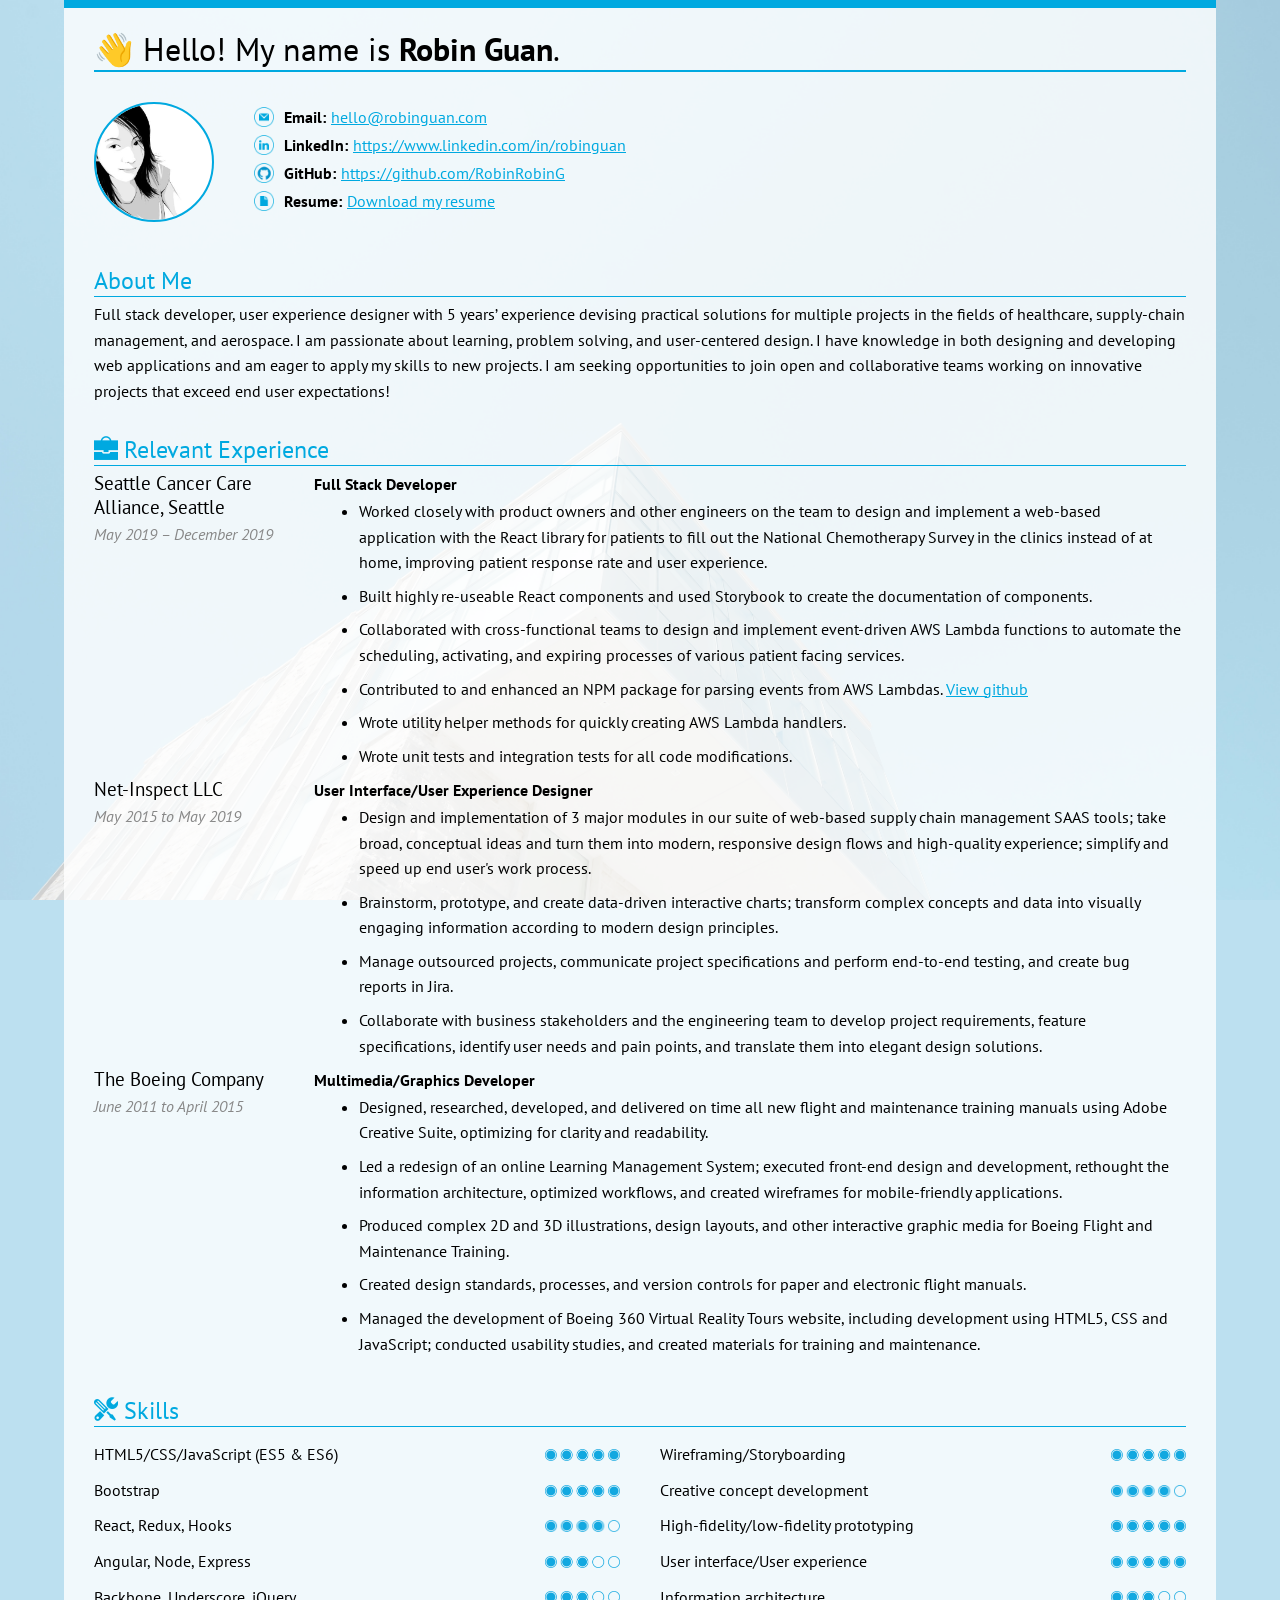
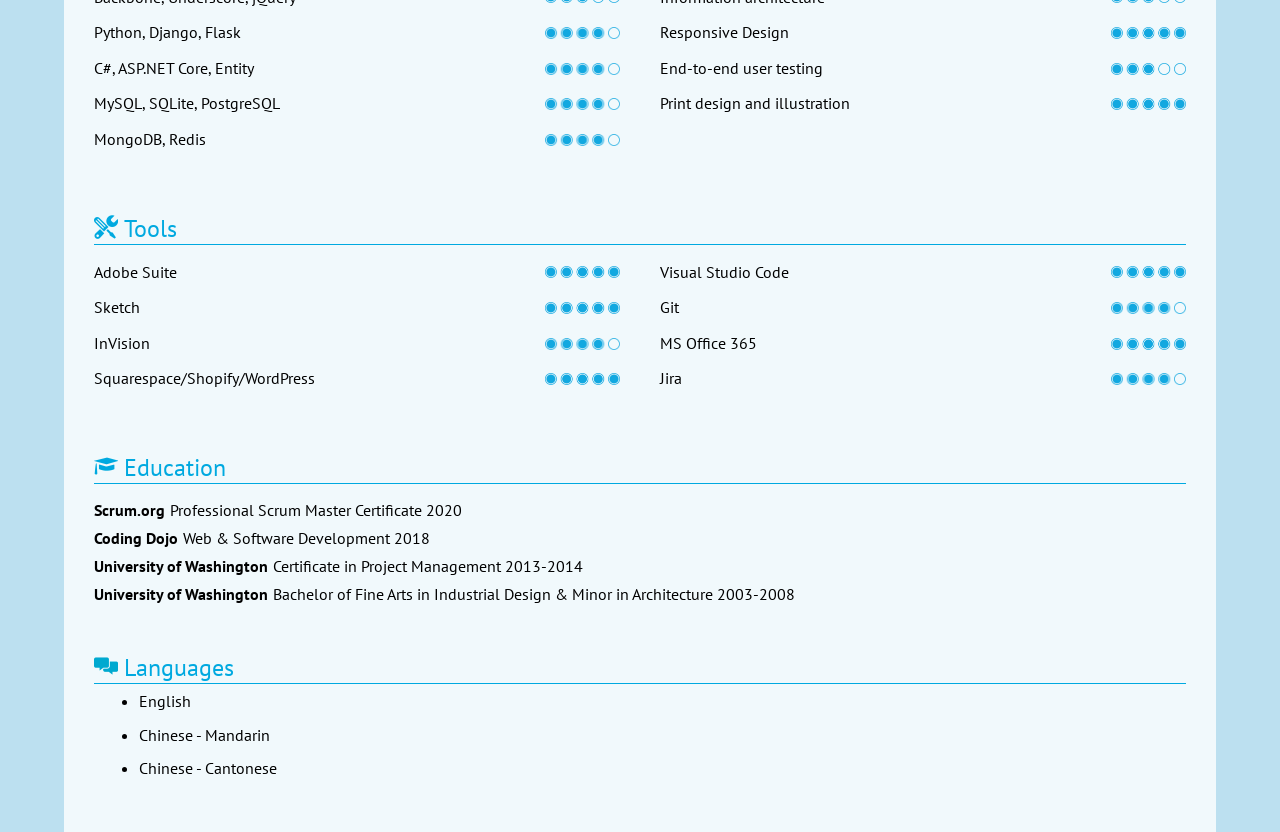
==== commit d52bef40: "small updates" ====
--- a/index.html
+++ b/index.html
@@ -97,7 +97,7 @@
 	<section id="skills">
 		<h2>Skills</h2>
 		<div class="clearfix">
-			<div class="two-column-right">
+			<div class="two-column-left">
 				<ul>
 					<li>HTML5/CSS/JavaScript (ES5 & ES6) <span class="level5">Skill level:
 							5</span></li>
@@ -113,7 +113,7 @@
 					<li>MongoDB, Redis <span class="level4">Skill level: 4</span></li>
 				</ul>
 			</div>
-			<div class="two-column-left">		
+			<div class="two-column-right">		
 				<ul>
 					<li>Wireframing/Storyboarding <span class="level5">Skill level: 5</span></li>
 					<li>Creative concept development <span class="level4">Skill level: 4</span></li>
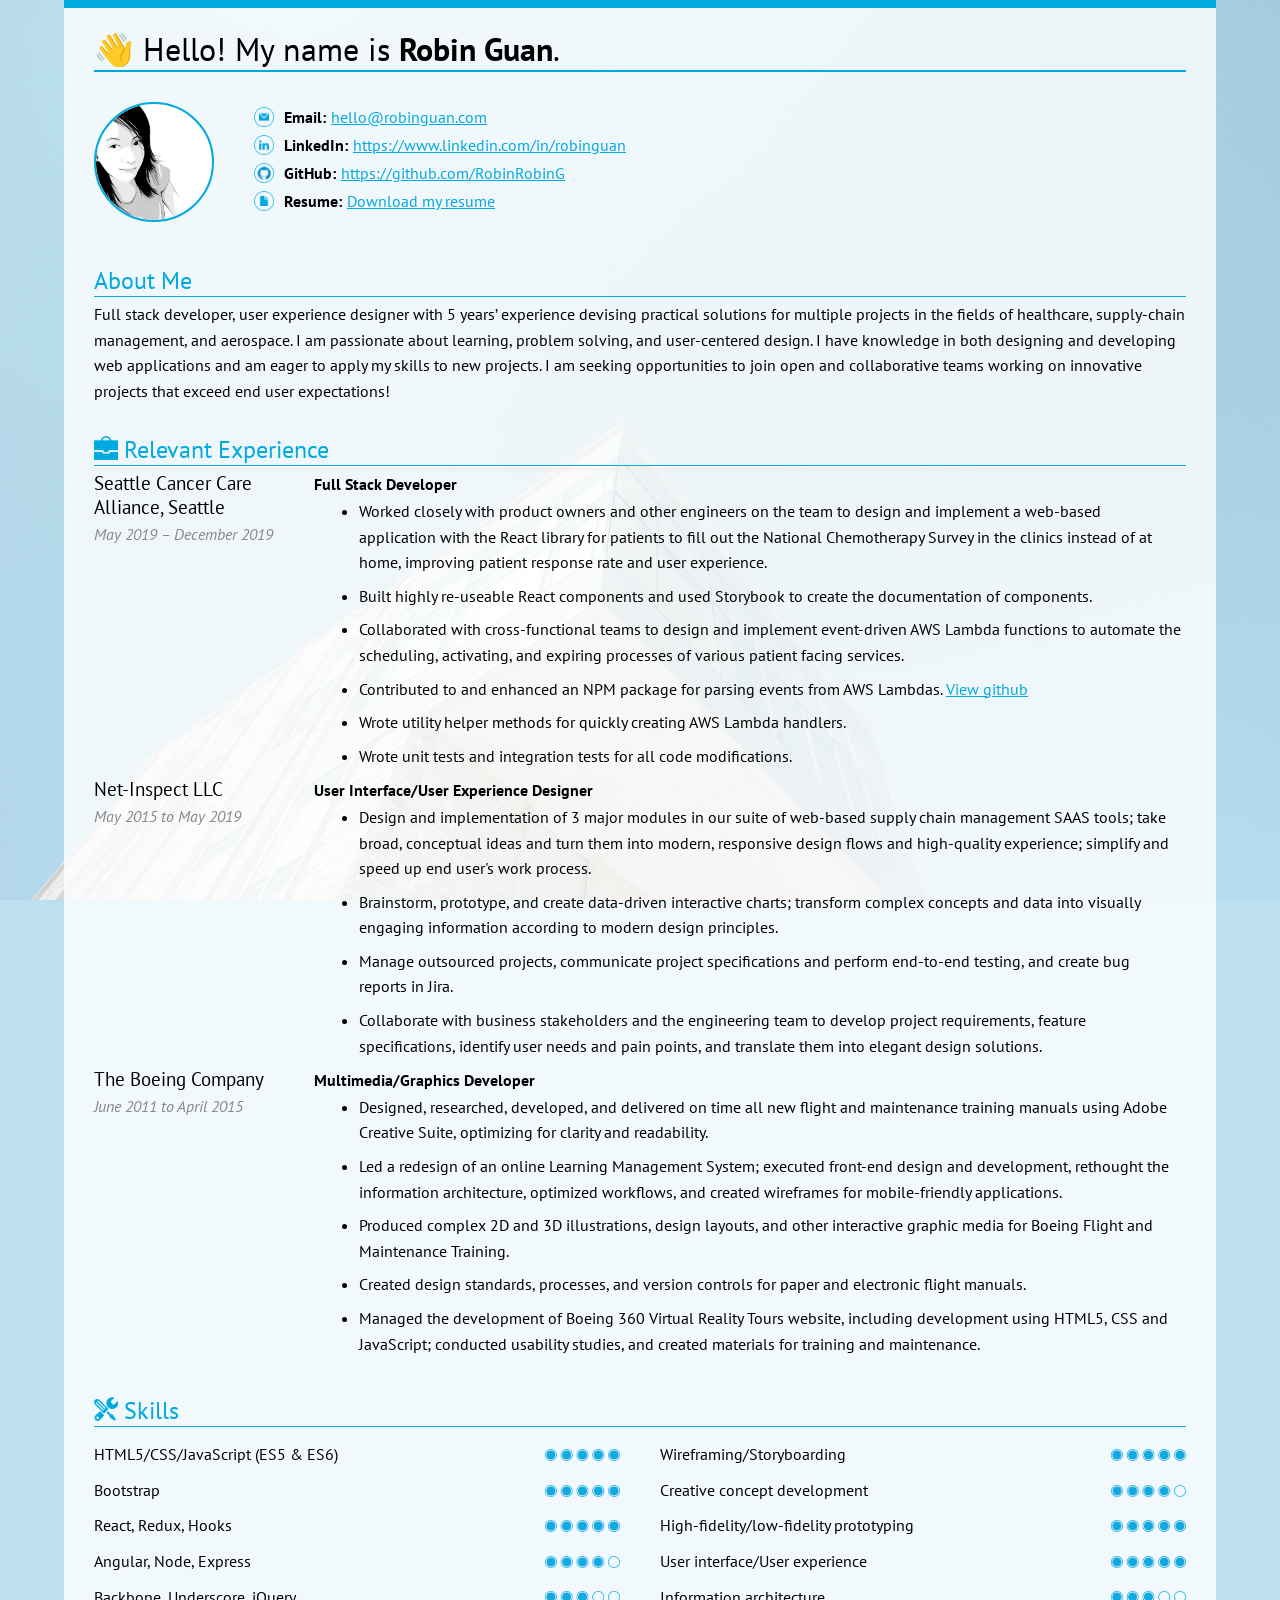
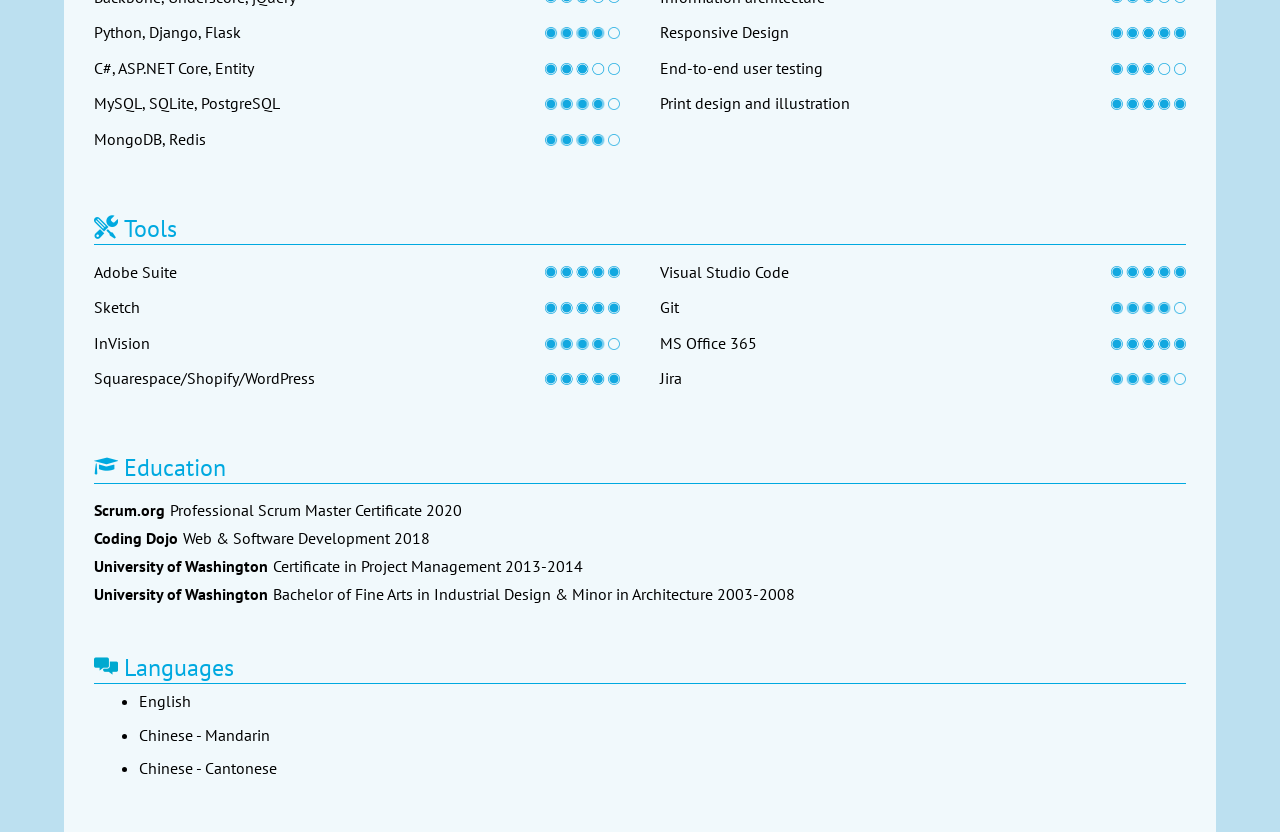
==== commit fede0acd: "modified skills" ====
--- a/index.html
+++ b/index.html
@@ -102,12 +102,12 @@
 					<li>HTML5/CSS/JavaScript (ES5 & ES6) <span class="level5">Skill level:
 							5</span></li>
 					<li>Bootstrap <span class="level5">Skill level: 5</span></li>
-					<li>React, Redux, Hooks <span class="level4">Skill level: 4</span></li>
-					<li>Angular, Node, Express<span class="level3">Skill level: 3</span></li>
+					<li>React, Redux, Hooks <span class="level5">Skill level: 5</span></li>
+					<li>Angular, Node, Express<span class="level4">Skill level: 4</span></li>
 					<li>Backbone, Underscore, jQuery <span class="level3">Skill level: 3</span>
 					</li>
 					<li>Python, Django, Flask <span class="level4">Skill level: 4</span></li>
-					<li>C#, ASP.NET Core, Entity <span class="level4">Skill level: 4</span></li>
+					<li>C#, ASP.NET Core, Entity <span class="level3">Skill level: 3</span></li>
 					<li>MySQL, SQLite, PostgreSQL <span class="level4">Skill level: 4</span>
 					</li>
 					<li>MongoDB, Redis <span class="level4">Skill level: 4</span></li>
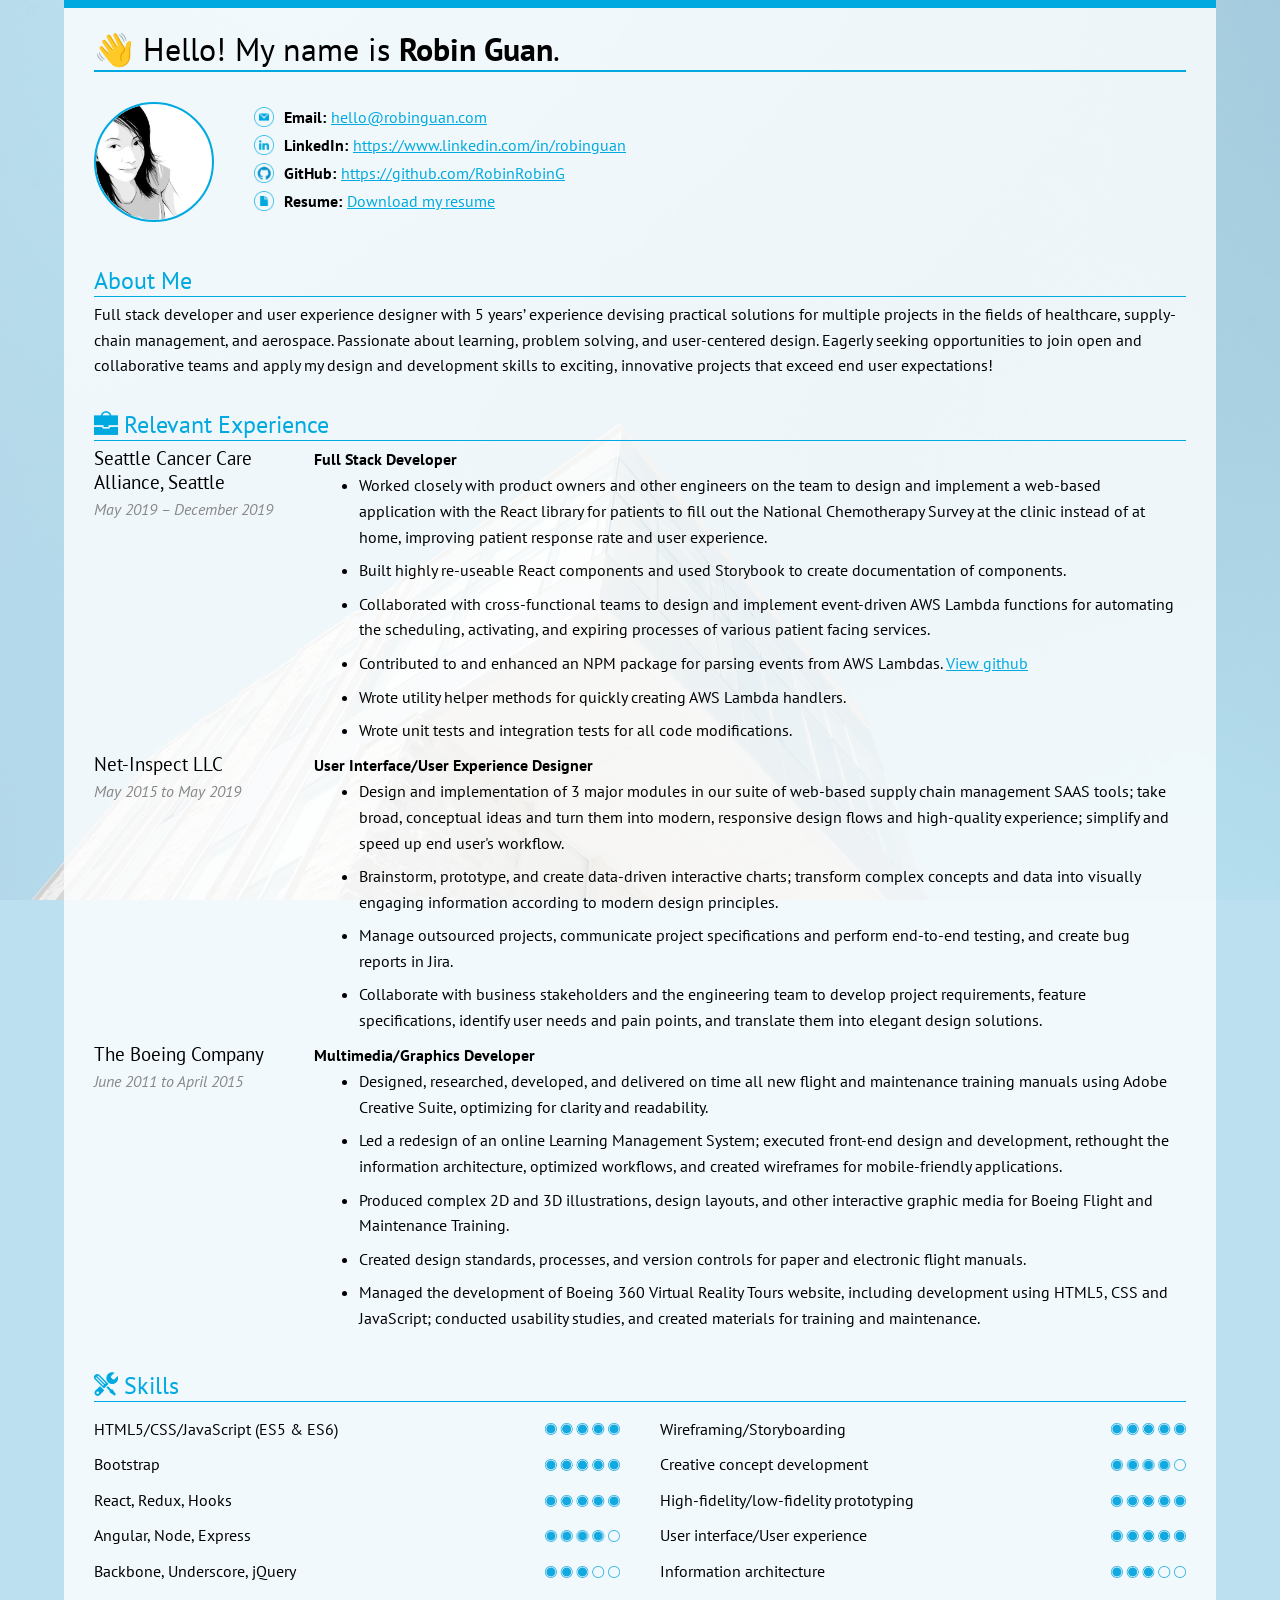
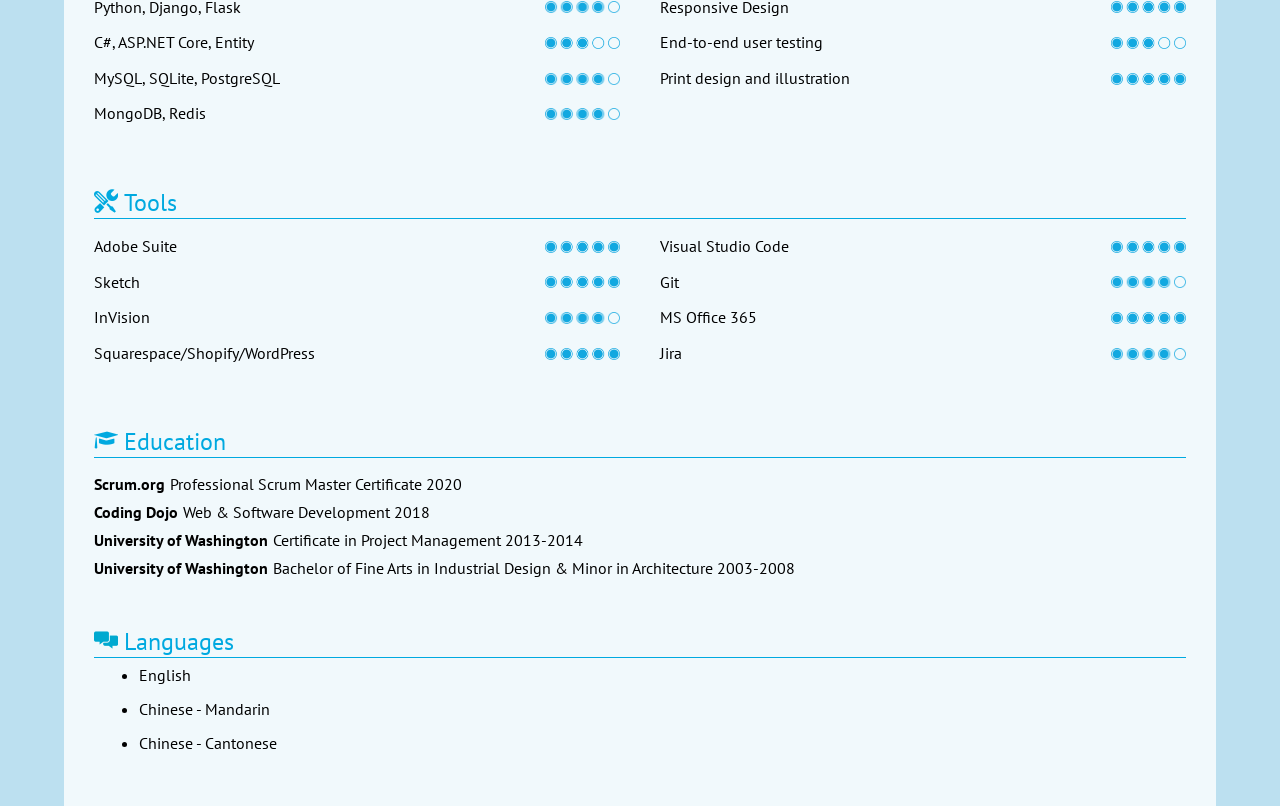
==== commit 63c66c6b: "update resume" ====
--- a/index.html
+++ b/index.html
@@ -38,7 +38,7 @@
 
 	<section id="aboutme">
 		<h2>About Me</h2>
-		<p>Full stack developer, user experience designer with 5 years’ experience devising practical solutions for multiple projects in the fields of healthcare, supply-chain management, and aerospace. I am passionate about learning, problem solving, and user-centered design. I have knowledge in both designing and developing web applications and am eager to apply my skills to new projects. I am seeking opportunities to join open and collaborative teams working on innovative projects that exceed end user expectations!</p>
+		<p>Full stack developer and user experience designer with 5 years’ experience devising practical solutions for multiple projects in the fields of healthcare, supply-chain management, and aerospace. Passionate about learning, problem solving, and user-centered design. Eagerly seeking opportunities to join open and collaborative teams and apply my design and development skills to exciting, innovative projects that exceed end user expectations!</p>
 	</section>
 	
 
@@ -52,9 +52,9 @@
 			<div class="two-column-right">
 				<h4>Full Stack Developer</h4>
 				<ul>
-					<li>Worked closely with product owners and other engineers on the team to design and implement a web-based application with the React library for patients to fill out the National Chemotherapy Survey in the clinics instead of at home, improving patient response rate and user experience.</li>
-					<li>Built highly re-useable React components and used Storybook to create the documentation of components.</li>
-					<li>Collaborated with cross-functional teams to design and implement event-driven AWS Lambda functions to automate the scheduling, activating, and expiring processes of various patient facing services.</li>
+					<li>Worked closely with product owners and other engineers on the team to design and implement a web-based application with the React library for patients to fill	out the National Chemotherapy Survey at the clinic instead of at home, improving patient response rate and user experience.</li>
+					<li>Built highly re-useable React components and used Storybook to create documentation of components.</li>
+					<li>Collaborated with cross-functional teams to design and implement event-driven AWS Lambda functions for automating the scheduling, activating, and expiring processes of various patient facing services.</li>
 					<li>Contributed to and enhanced an NPM package for parsing events from AWS Lambdas. <a href="https://github.com/seattlecca/lambda-event-parser">View github</a></li>
 					<li>Wrote utility helper methods for quickly creating AWS Lambda handlers.</li>
 					<li>Wrote unit tests and integration tests for all code modifications.</li>
@@ -69,7 +69,7 @@
 			<div class="two-column-right">
 				<h4>User Interface/User Experience Designer</h4>
 				<ul>
-					<li>Design and implementation of 3 major modules in our suite of web-based supply chain management SAAS tools; take broad, conceptual ideas and turn them into modern, responsive design flows and high-quality experience; simplify and speed up end user&apos;s work process.</li>
+					<li>Design and implementation of 3 major modules in our suite of web-based supply chain management SAAS tools; take broad, conceptual ideas and turn them into modern, responsive design flows and high-quality experience; simplify and speed up end user&apos;s workflow.</li>
 					<li>Brainstorm, prototype, and create data-driven interactive charts; transform complex concepts and data into visually engaging information according to modern design principles.</li>
 					<li>Manage outsourced projects, communicate project specifications and perform end-to-end testing, and create bug reports in Jira.</li>
 					<li>Collaborate with business stakeholders and the engineering team to develop project requirements, feature specifications, identify user needs and pain points, and translate them into elegant design solutions.</li>
